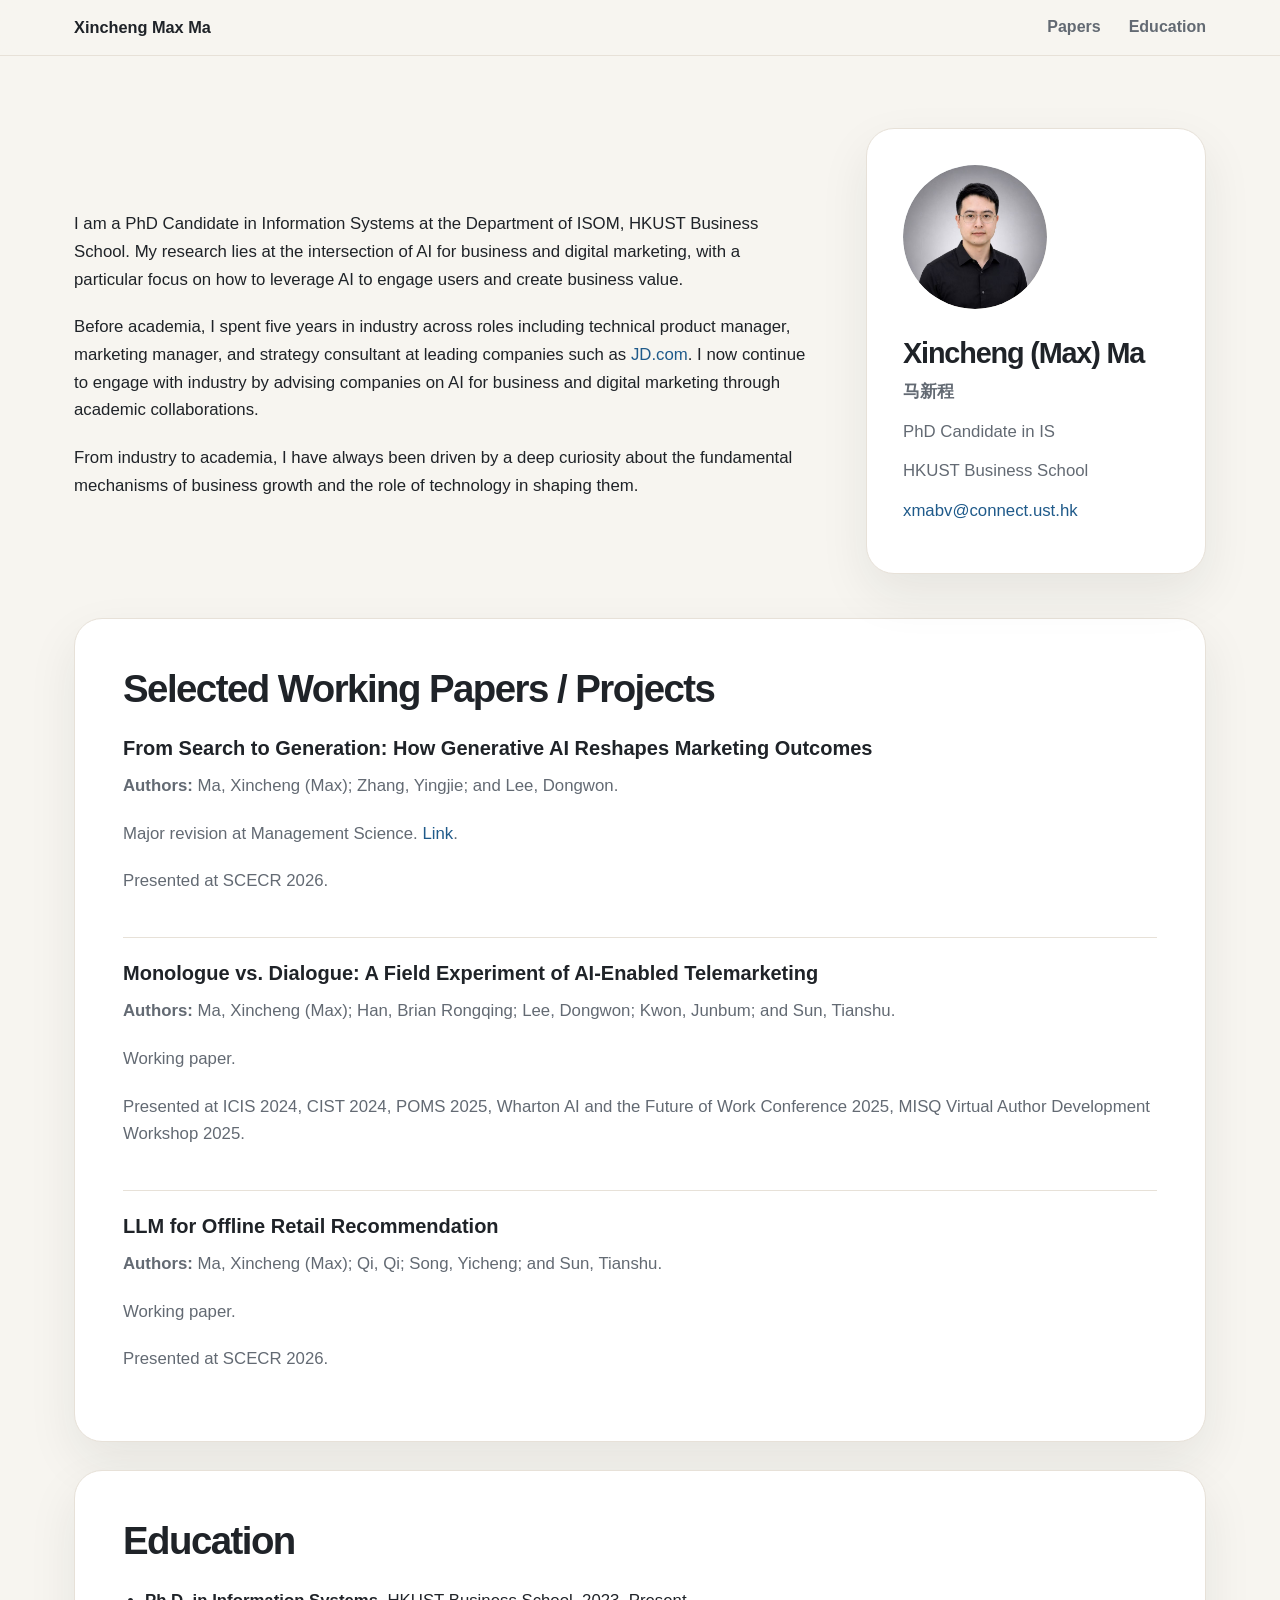
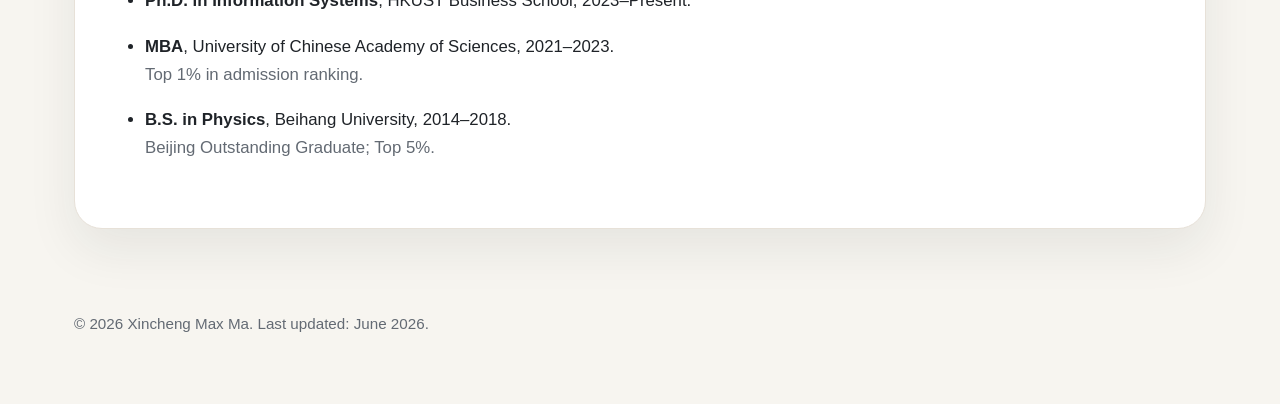
==== index.html @ e91ac813 "Update index.html" ====
<!DOCTYPE html>
<html lang="en">
<head>
  <meta name="google-site-verification" content="zPkQ-EinF0p0zthCg6Jbz0MWMqKpRDNSMkqOlN0UetQ" />
  <meta charset="UTF-8" />
  <meta name="viewport" content="width=device-width, initial-scale=1.0" />
  <title>Xincheng Max Ma | PhD Candidate in Information Systems, HKUST</title>
  <meta name="description" content="Xincheng Max Ma is a PhD Candidate in Information Systems at HKUST Business School. His research lies at the intersection of AI for business and digital marketing." />
  <meta name="author" content="Xincheng Max Ma" />
  <meta name="keywords" content="Xincheng Max Ma, Xincheng Ma, Xincheng (Max) Ma, Max Ma, HKUST, ISOM, Information Systems, AI for business, digital marketing, AI marketing" />
  <meta property="og:title" content="Xincheng Max Ma | HKUST Information Systems" />
  <meta property="og:description" content="Personal academic website of Xincheng Max Ma, PhD Candidate in Information Systems at HKUST Business School." />
  <meta property="og:type" content="website" />
  <link rel="canonical" href="https://xinchengmaxma.github.io/" />
  <style>
    :root {
      --bg: #f7f5f0;
      --card: #ffffff;
      --text: #1f2328;
      --muted: #636a73;
      --blue: #1f5a8a;
      --blue-dark: #153f62;
      --line: #e7e1d8;
      --shadow: 0 20px 50px rgba(31, 35, 40, 0.08);
    }
    * { box-sizing: border-box; }
    html { scroll-behavior: smooth; }
    body {
      margin: 0;
      font-family: -apple-system, BlinkMacSystemFont, "Segoe UI", Roboto, Helvetica, Arial, sans-serif;
      color: var(--text);
      background: var(--bg);
      line-height: 1.65;
    }
    a { color: var(--blue); text-decoration: none; }
    a:hover { text-decoration: underline; }
    .site-header {
      position: sticky;
      top: 0;
      z-index: 10;
      background: rgba(247, 245, 240, 0.94);
      backdrop-filter: blur(12px);
      border-bottom: 1px solid var(--line);
    }
    .nav {
      max-width: 1180px;
      margin: 0 auto;
      padding: 14px 24px;
      display: flex;
      justify-content: space-between;
      align-items: center;
      gap: 24px;
    }
    .brand { font-weight: 800; color: var(--text); font-size: 1.02rem; }
    .nav-links { display: flex; gap: 28px; flex-wrap: wrap; }
    .nav-links a { color: var(--muted); font-weight: 650; }
    main { max-width: 1180px; margin: 0 auto; padding: 72px 24px 36px; }
    .hero {
      display: grid;
      grid-template-columns: minmax(0, 1fr) 340px;
      gap: 56px;
      align-items: center;
      margin-bottom: 44px;
    }
    .eyebrow {
      color: var(--blue);
      text-transform: uppercase;
      letter-spacing: 0.14em;
      font-weight: 850;
      font-size: 0.86rem;
    }
    h1 {
      margin: 12px 0 0;
      font-size: clamp(3rem, 8vw, 6rem);
      line-height: 0.95;
      letter-spacing: -0.075em;
    }
    h2 {
      font-size: clamp(1.8rem, 3vw, 2.6rem);
      line-height: 1.15;
      margin: 0 0 24px;
      letter-spacing: -0.04em;
    }
    h3 { font-size: 1.25rem; line-height: 1.35; margin: 0 0 10px; }
    p { font-size: 1.05rem; margin: 0 0 20px; }
    .subtitle { margin-top: 28px; font-size: 1.22rem; color: #34383d; }
    .chinese-name { color: var(--muted); font-size: 1.4rem; font-weight: 750; margin: 14px 0 0; }
    .profile-card {
      background: var(--card);
      border: 1px solid var(--line);
      border-radius: 28px;
      padding: 36px;
      box-shadow: var(--shadow);
    }
    .photo-frame {
      width: 144px;
      height: 144px;
      margin-bottom: 28px;
      border-radius: 50%;
      overflow: hidden;
      background: linear-gradient(135deg, #e5eef5, #f1eadc);
    }
    .profile-photo {
      width: 144px;
      height: 144px;
      max-width: 144px;
      max-height: 144px;
      border-radius: 50%;
      object-fit: cover;
      object-position: center;
      display: block;
    }
    .avatar-placeholder {
      width: 144px;
      height: 144px;
      border-radius: 50%;
      display: none;
      place-items: center;
      color: var(--blue-dark);
      font-size: 2.6rem;
      font-weight: 850;
    }
    .profile-card h2 { font-size: 1.8rem; margin-bottom: 8px; }
    .profile-card p { color: var(--muted); font-size: 1.05rem; margin-bottom: 12px; }
    .profile-card a { color: var(--blue); }
    .chinese-name-card { font-weight: 750; }
    .section {
      background: var(--card);
      border: 1px solid var(--line);
      border-radius: 28px;
      padding: clamp(32px, 5vw, 48px);
      margin: 28px 0;
      box-shadow: var(--shadow);
    }
    .paper { padding: 22px 0; border-top: 1px solid var(--line); }
    .paper:first-of-type { border-top: 0; padding-top: 0; }
    .paper:last-child { padding-bottom: 0; }
    .authors, .status, .presentations, .muted { color: var(--muted); }
    .timeline { padding-left: 22px; margin: 0; }
    .timeline li { margin-bottom: 18px; font-size: 1.05rem; }
    .timeline .muted { display: block; }
    .footer { max-width: 1180px; margin: 0 auto; padding: 18px 24px 48px; color: var(--muted); }
    .footer p { font-size: 0.95rem; }
    @media (max-width: 880px) {
      .hero { grid-template-columns: 1fr; }
      .profile-card { max-width: 420px; }
    }
    @media (max-width: 560px) {
      main { padding-top: 44px; }
      .nav { align-items: flex-start; }
      .nav-links { gap: 16px; }
      .profile-card { padding: 28px; }
      .section { border-radius: 22px; }
    }
  </style>

  
</head>
<body>
  <header class="site-header">
    <nav class="nav">
      <a class="brand" href="#top">Xincheng Max Ma</a>
      <div class="nav-links">
        <a href="#papers">Papers</a>
        <a href="#education">Education</a>
      </div>
    </nav>
  </header>

  <main id="top">
    <section class="hero">
      <div class="hero-text">
        <p class="subtitle">
        </p>
        <p>
          I am a PhD Candidate in Information Systems at the Department of ISOM, HKUST Business School. My research lies at the intersection of AI for business and digital marketing, with a particular
          focus on how to leverage AI to engage users and create business value.
        </p>
        <p>
          Before academia, I spent five years in industry across roles including technical product manager,
          marketing manager, and strategy consultant at leading companies such as
          <a href="https://www.jd.com/" target="_blank" rel="noopener">JD.com</a>. I now continue to engage
          with industry by advising companies on AI for business and digital marketing through academic collaborations.
        </p>
        <p>
          From industry to academia, I have always been driven by a deep curiosity about the fundamental
          mechanisms of business growth and the role of technology in shaping them.
        </p>
      </div>

      <aside class="profile-card" aria-label="Profile information">
        <div class="photo-frame">
          <img id="profileImage" class="profile-photo" src="assets/profile.jpg" alt="Xincheng Max Ma" />
          <div id="avatarPlaceholder" class="avatar-placeholder">XM</div>
        </div>
        <h2>Xincheng (Max) Ma</h2>
        <p class="chinese-name-card">马新程</p>
        <p>PhD Candidate in IS</p>
        <p>HKUST Business School</p>
        <p><a href="mailto:xmabv@connect.ust.hk">xmabv@connect.ust.hk</a></p>
      </aside>
    </section>

    <section id="papers" class="section">
      <h2>Selected Working Papers / Projects</h2>

      <article class="paper">
        <h3>From Search to Generation: How Generative AI Reshapes Marketing Outcomes</h3>
        <p class="authors"><strong>Authors:</strong> Ma, Xincheng (Max); Zhang, Yingjie; and Lee, Dongwon.</p>
        <p class="status">Major revision at Management Science. <a href="https://papers.ssrn.com/sol3/papers.cfm?abstract_id=6727778" target="_blank" rel="noopener">Link</a>.</p>
        <p class="presentations">Presented at SCECR 2026.</p>
      </article>
      
      <article class="paper">
        <h3>Monologue vs. Dialogue: A Field Experiment of AI-Enabled Telemarketing</h3>
        <p class="authors"><strong>Authors:</strong> Ma, Xincheng (Max); Han, Brian Rongqing; Lee, Dongwon; Kwon, Junbum; and Sun, Tianshu.</p>
        <p class="status">Working paper.</p>
        <p class="presentations">
          Presented at ICIS 2024, CIST 2024, POMS 2025, Wharton AI and the Future of Work Conference 2025,
          MISQ Virtual Author Development Workshop 2025.
        </p>
      </article>

      <article class="paper">
        <h3>LLM for Offline Retail Recommendation</h3>
        <p class="authors"><strong>Authors:</strong> Ma, Xincheng (Max); Qi, Qi; Song, Yicheng; and Sun, Tianshu.</p>
        <p class="status">Working paper.</p>
        <p class="presentations">Presented at SCECR 2026.</p>
      </article>
    </section>

    <section id="education" class="section">
      <h2>Education</h2>
      <ul class="timeline">
        <li>
          <strong>Ph.D. in Information Systems</strong>, HKUST Business School, 2023–Present.
        </li>
        <li>
          <strong>MBA</strong>, University of Chinese Academy of Sciences, 2021–2023.
          <span class="muted">Top 1% in admission ranking.</span>
        </li>
        <li>
          <strong>B.S. in Physics</strong>, Beihang University, 2014–2018.
          <span class="muted">Beijing Outstanding Graduate; Top 5%.</span>
        </li>
      </ul>
    </section>
  </main>

  <footer class="footer">
    <p>© <span id="year"></span> Xincheng Max Ma. Last updated: June 2026.</p>
  </footer>

  <script>
    document.getElementById('year').textContent = new Date().getFullYear();

    const profileImage = document.getElementById('profileImage');
    const avatarPlaceholder = document.getElementById('avatarPlaceholder');
    const fallbackImages = [
      'assets/profile.png',
      'assets/Profile.jpg',
      'assets/profile.JPG',
      'assets/picture.jpg',
      'assets/photo.jpg',
      'assets/headshot.jpg'
    ];
    let fallbackIndex = 0;

    profileImage.onerror = function () {
      if (fallbackIndex < fallbackImages.length) {
        profileImage.src = fallbackImages[fallbackIndex++];
      } else {
        profileImage.style.display = 'none';
        avatarPlaceholder.style.display = 'grid';
      }
    };
  </script>
</body>
</html>
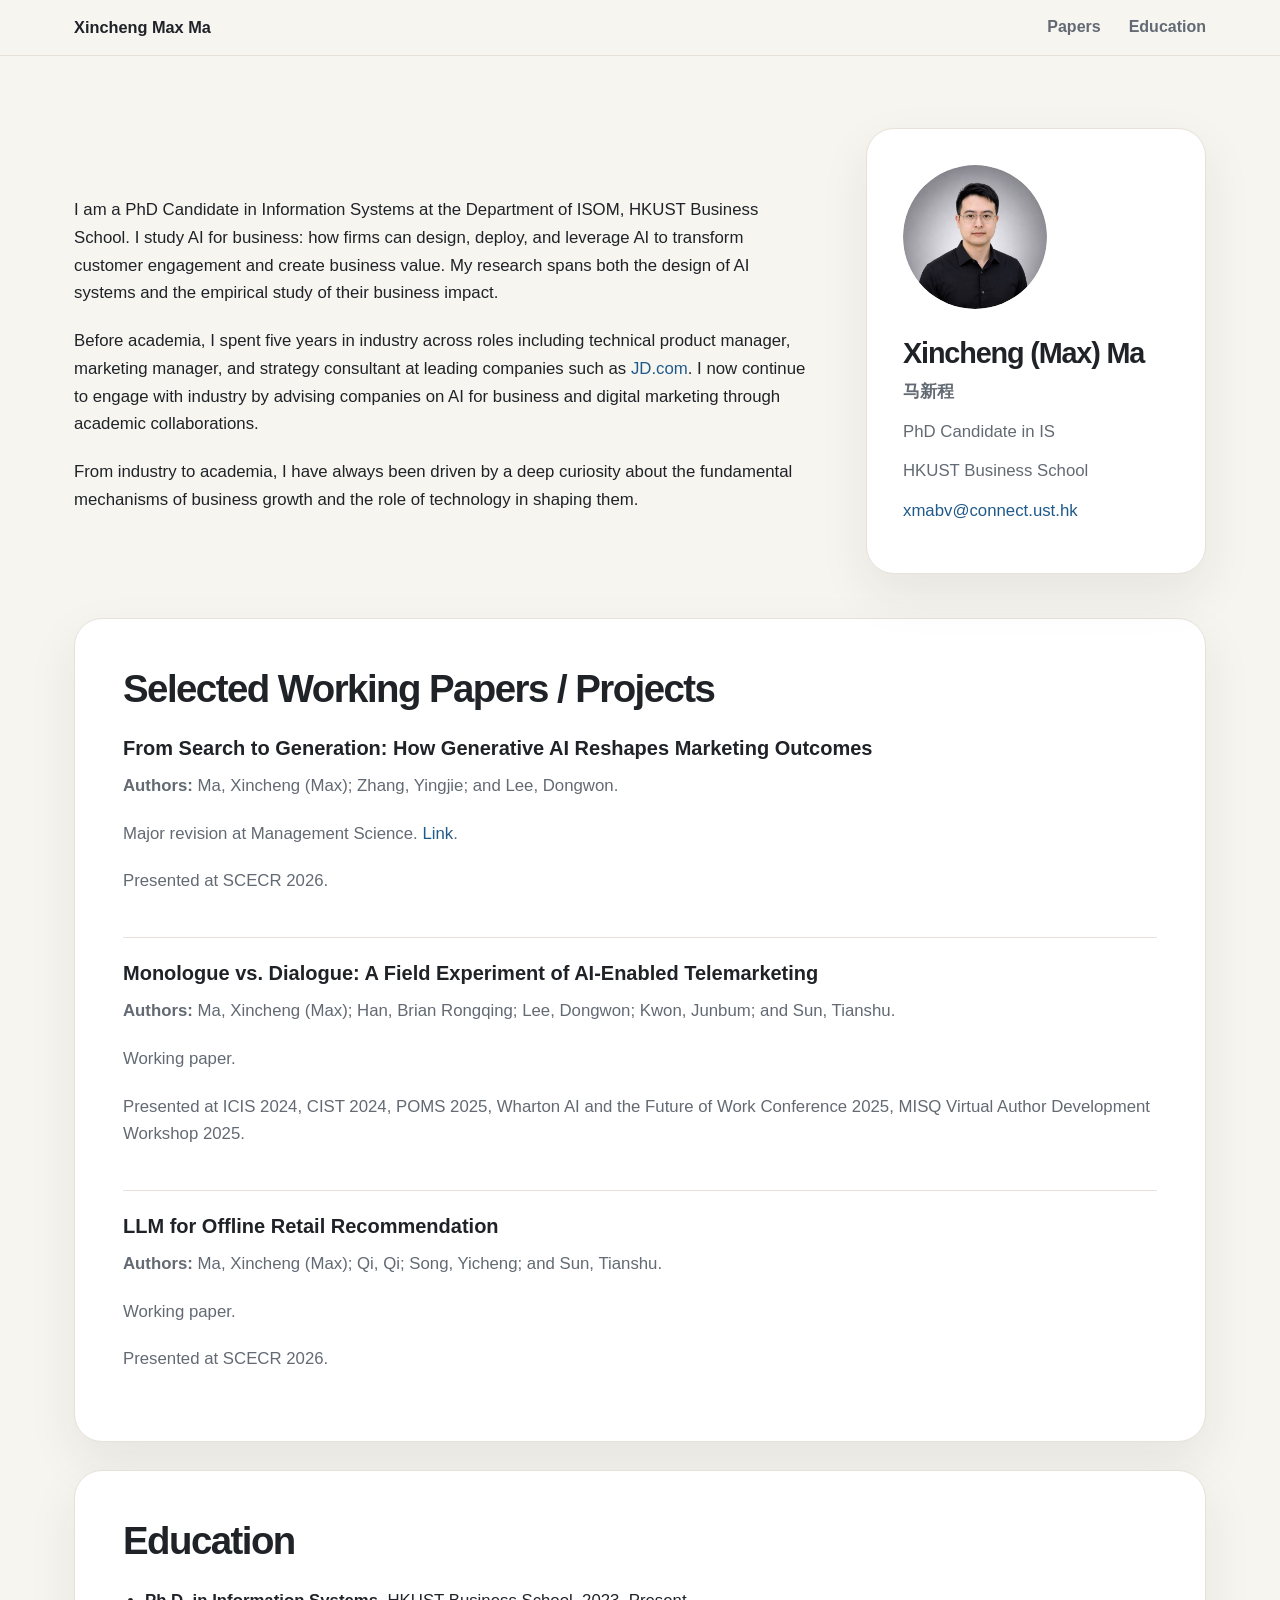
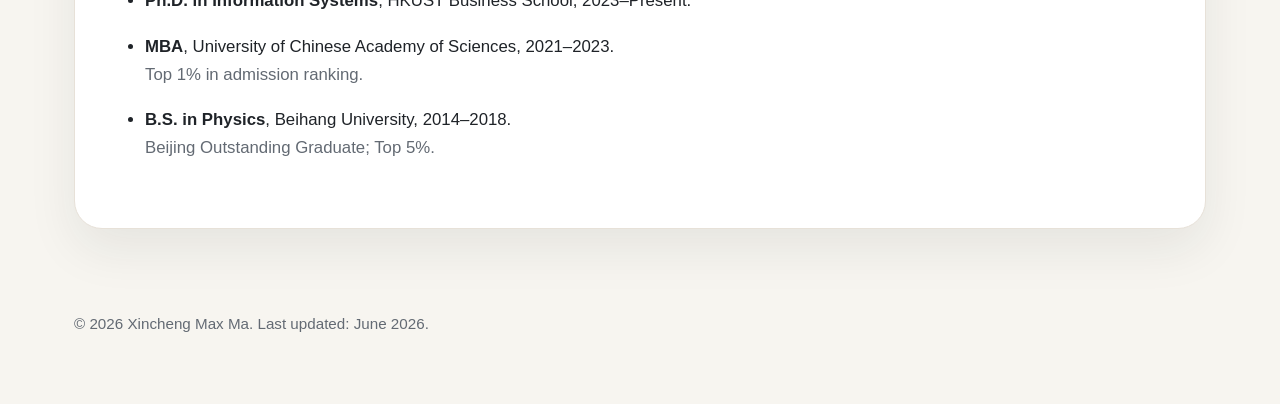
==== commit 80b81e08: "Update index.html" ====
--- a/index.html
+++ b/index.html
@@ -173,8 +173,7 @@
         <p class="subtitle">
         </p>
         <p>
-          I am a PhD Candidate in Information Systems at the Department of ISOM, HKUST Business School. My research lies at the intersection of AI for business and digital marketing, with a particular
-          focus on how to leverage AI to engage users and create business value.
+          I am a PhD Candidate in Information Systems at the Department of ISOM, HKUST Business School. I study AI for business: how firms can design, deploy, and leverage AI to transform customer engagement and create business value. My research spans both the design of AI systems and the empirical study of their business impact.
         </p>
         <p>
           Before academia, I spent five years in industry across roles including technical product manager,
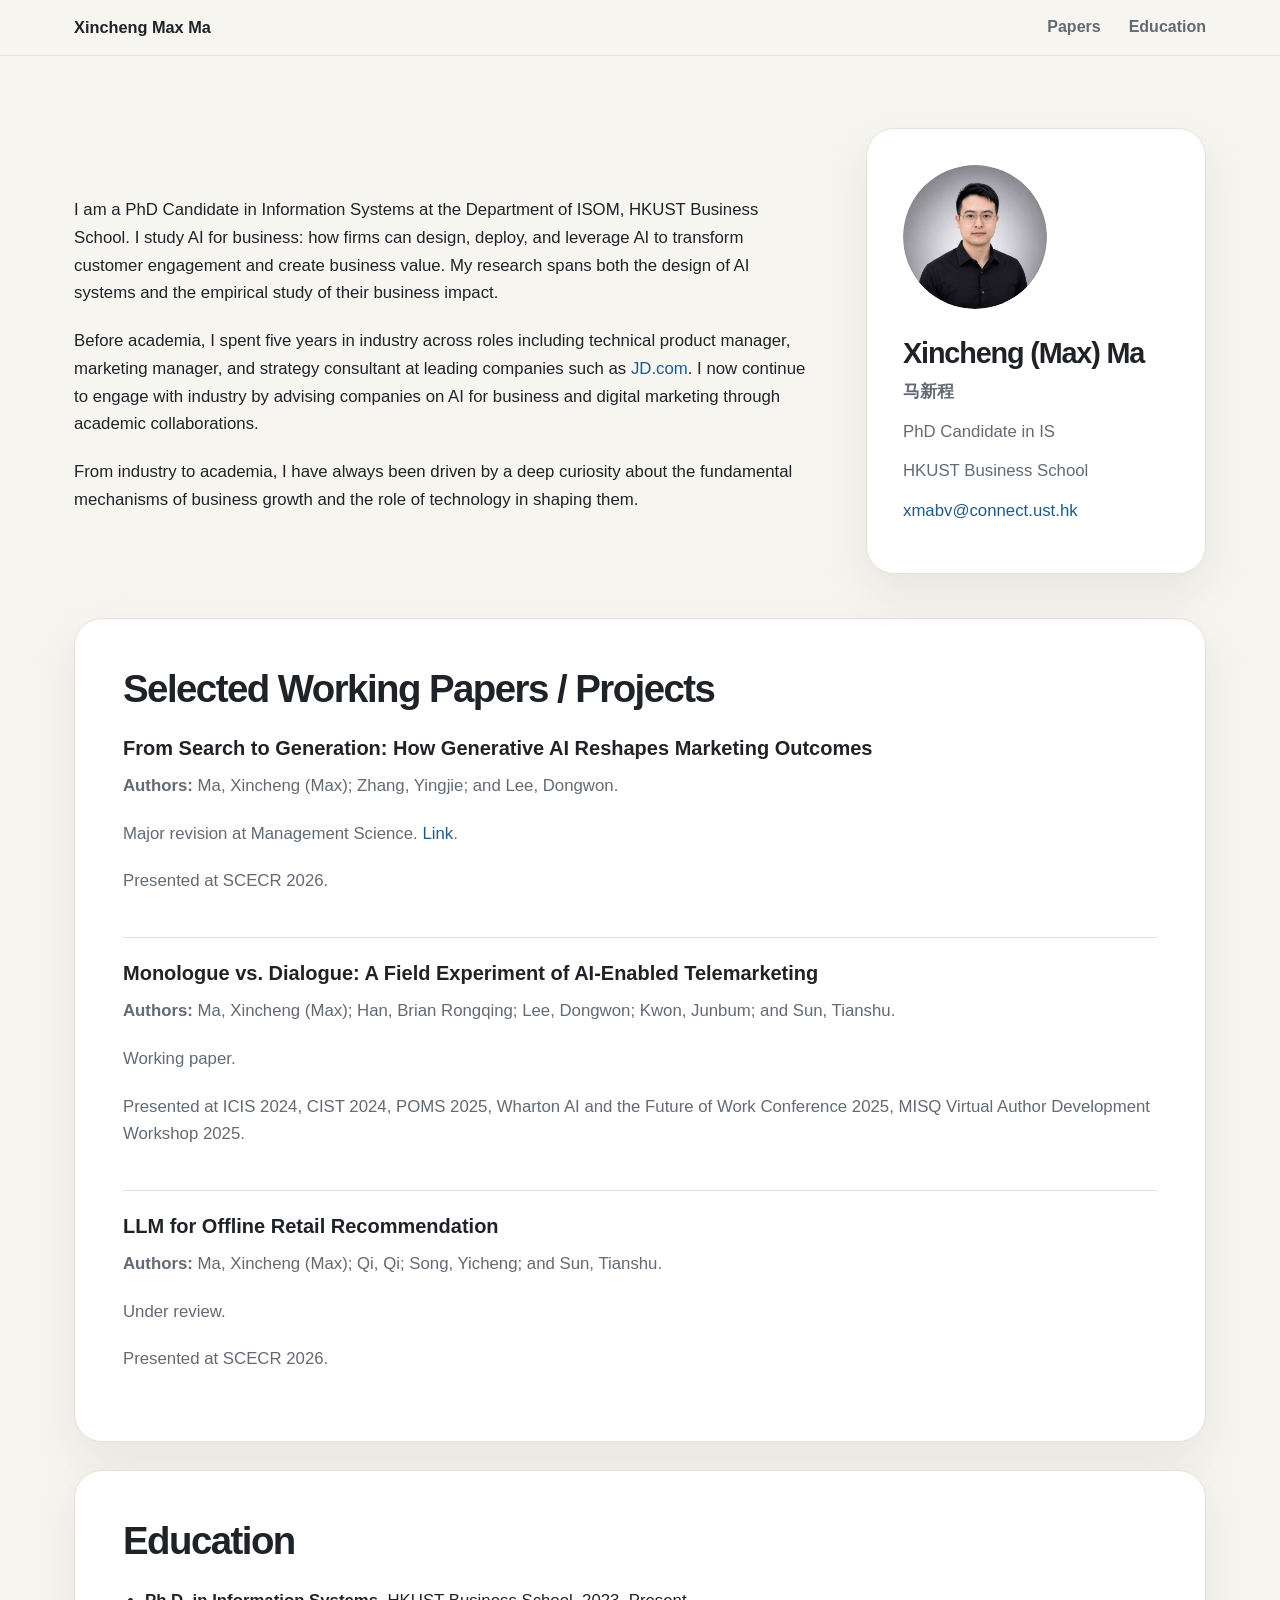
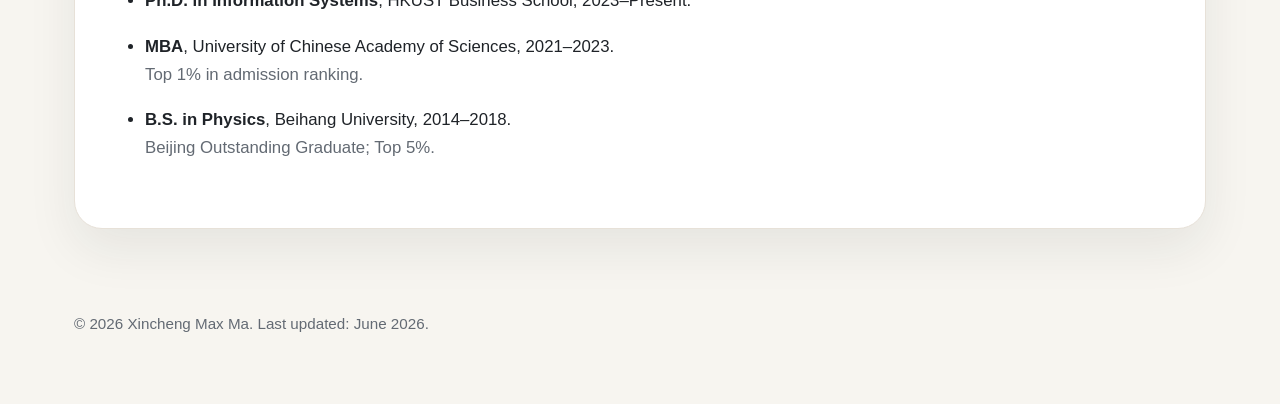
==== commit f544f4b0: "Update index.html" ====
--- a/index.html
+++ b/index.html
@@ -223,7 +223,7 @@
       <article class="paper">
         <h3>LLM for Offline Retail Recommendation</h3>
         <p class="authors"><strong>Authors:</strong> Ma, Xincheng (Max); Qi, Qi; Song, Yicheng; and Sun, Tianshu.</p>
-        <p class="status">Working paper.</p>
+        <p class="status">Under review.</p>
         <p class="presentations">Presented at SCECR 2026.</p>
       </article>
     </section>
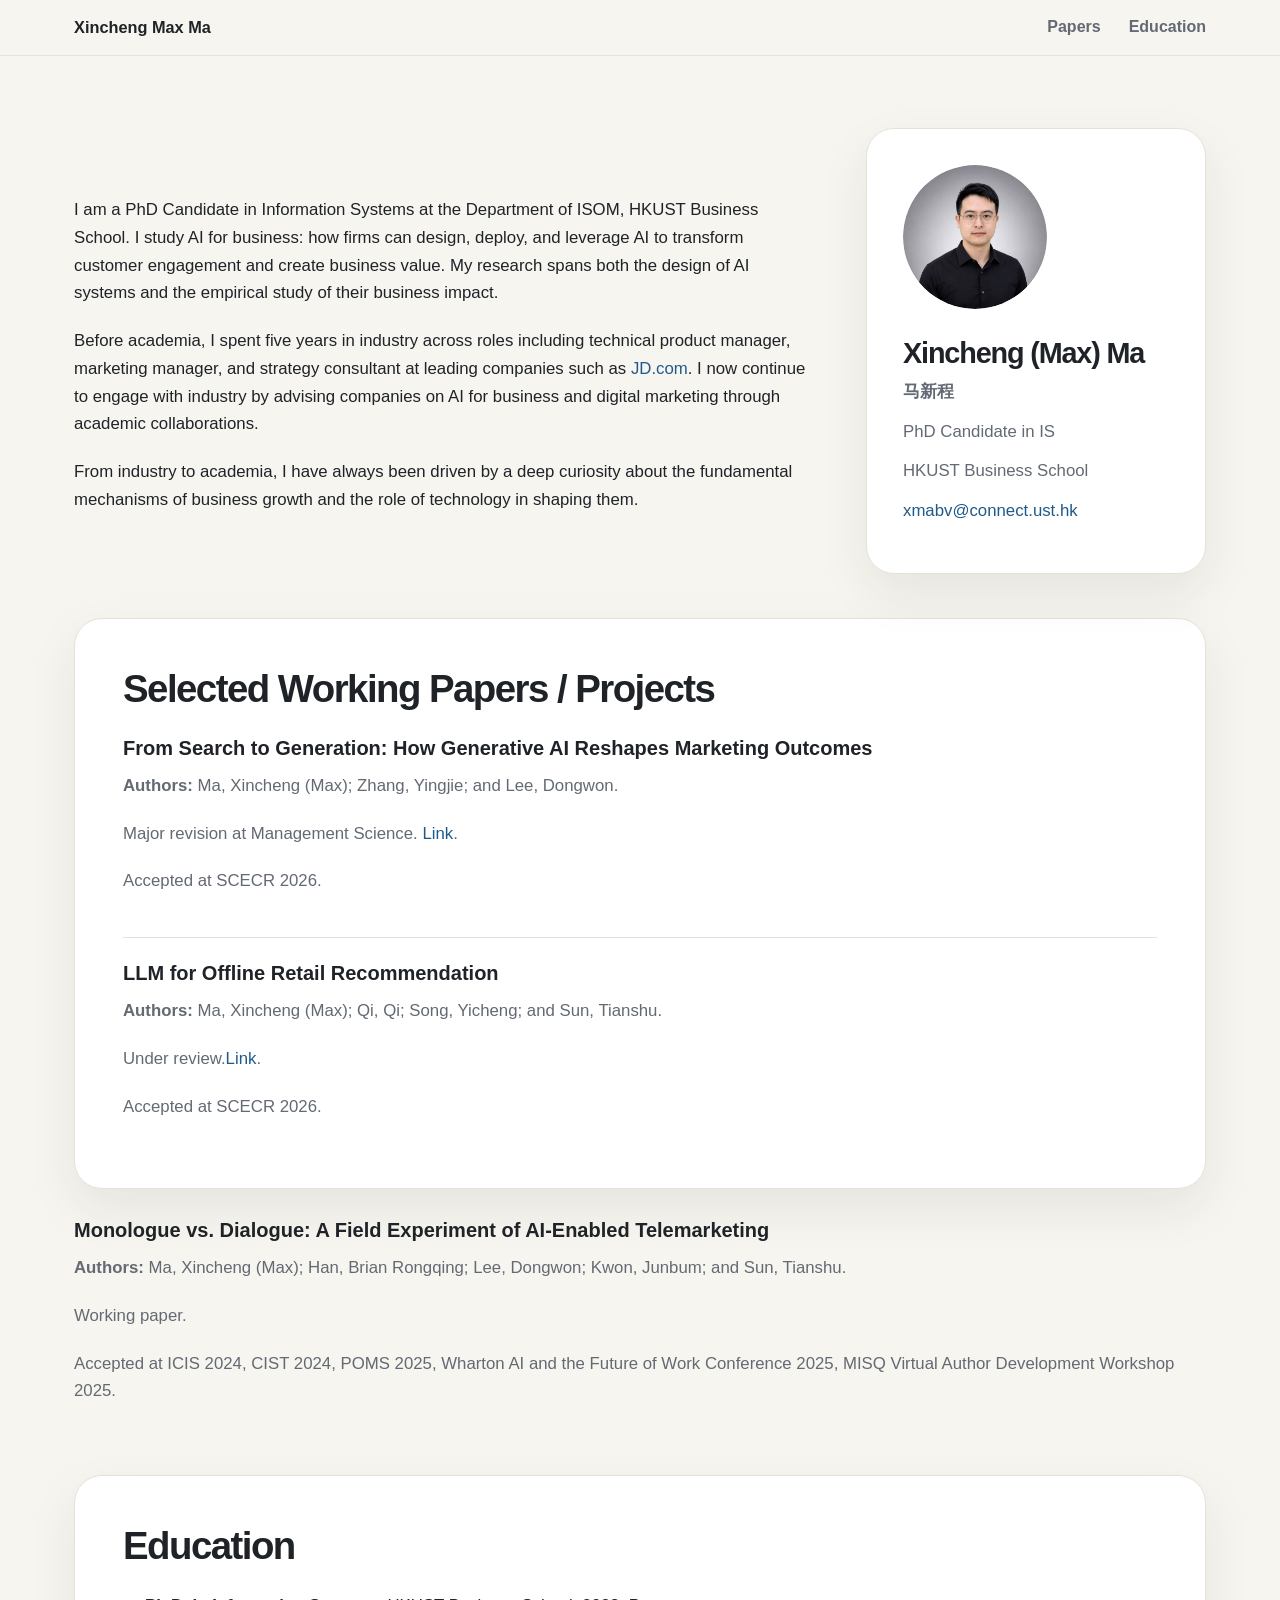
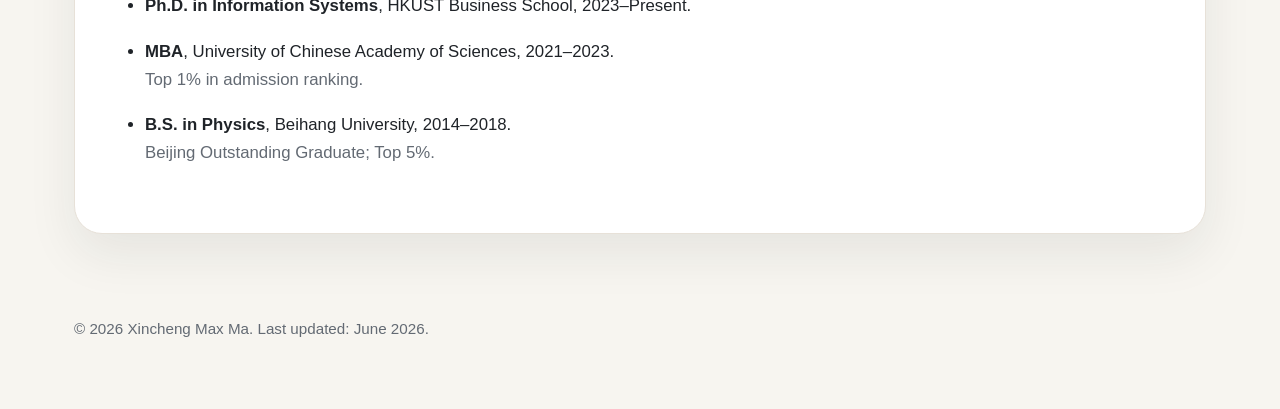
==== commit b4c8e90a: "Update index.html" ====
--- a/index.html
+++ b/index.html
@@ -207,26 +207,28 @@
         <h3>From Search to Generation: How Generative AI Reshapes Marketing Outcomes</h3>
         <p class="authors"><strong>Authors:</strong> Ma, Xincheng (Max); Zhang, Yingjie; and Lee, Dongwon.</p>
         <p class="status">Major revision at Management Science. <a href="https://papers.ssrn.com/sol3/papers.cfm?abstract_id=6727778" target="_blank" rel="noopener">Link</a>.</p>
-        <p class="presentations">Presented at SCECR 2026.</p>
+        <p class="presentations">Accepted at SCECR 2026.</p>
       </article>
+
+      <article class="paper">
+        <h3>LLM for Offline Retail Recommendation</h3>
+        <p class="authors"><strong>Authors:</strong> Ma, Xincheng (Max); Qi, Qi; Song, Yicheng; and Sun, Tianshu.</p>
+        <p class="status">Under review.<a href="https://papers.ssrn.com/sol3/papers.cfm?abstract_id=7428218" target="_blank" rel="noopener">Link</a>.</p>
+        <p class="presentations">Accepted at SCECR 2026.</p>
+      </article>
+    </section>
       
       <article class="paper">
         <h3>Monologue vs. Dialogue: A Field Experiment of AI-Enabled Telemarketing</h3>
         <p class="authors"><strong>Authors:</strong> Ma, Xincheng (Max); Han, Brian Rongqing; Lee, Dongwon; Kwon, Junbum; and Sun, Tianshu.</p>
         <p class="status">Working paper.</p>
         <p class="presentations">
-          Presented at ICIS 2024, CIST 2024, POMS 2025, Wharton AI and the Future of Work Conference 2025,
+          Accepted at ICIS 2024, CIST 2024, POMS 2025, Wharton AI and the Future of Work Conference 2025,
           MISQ Virtual Author Development Workshop 2025.
         </p>
       </article>
 
-      <article class="paper">
-        <h3>LLM for Offline Retail Recommendation</h3>
-        <p class="authors"><strong>Authors:</strong> Ma, Xincheng (Max); Qi, Qi; Song, Yicheng; and Sun, Tianshu.</p>
-        <p class="status">Under review.</p>
-        <p class="presentations">Presented at SCECR 2026.</p>
-      </article>
-    </section>
+
 
     <section id="education" class="section">
       <h2>Education</h2>
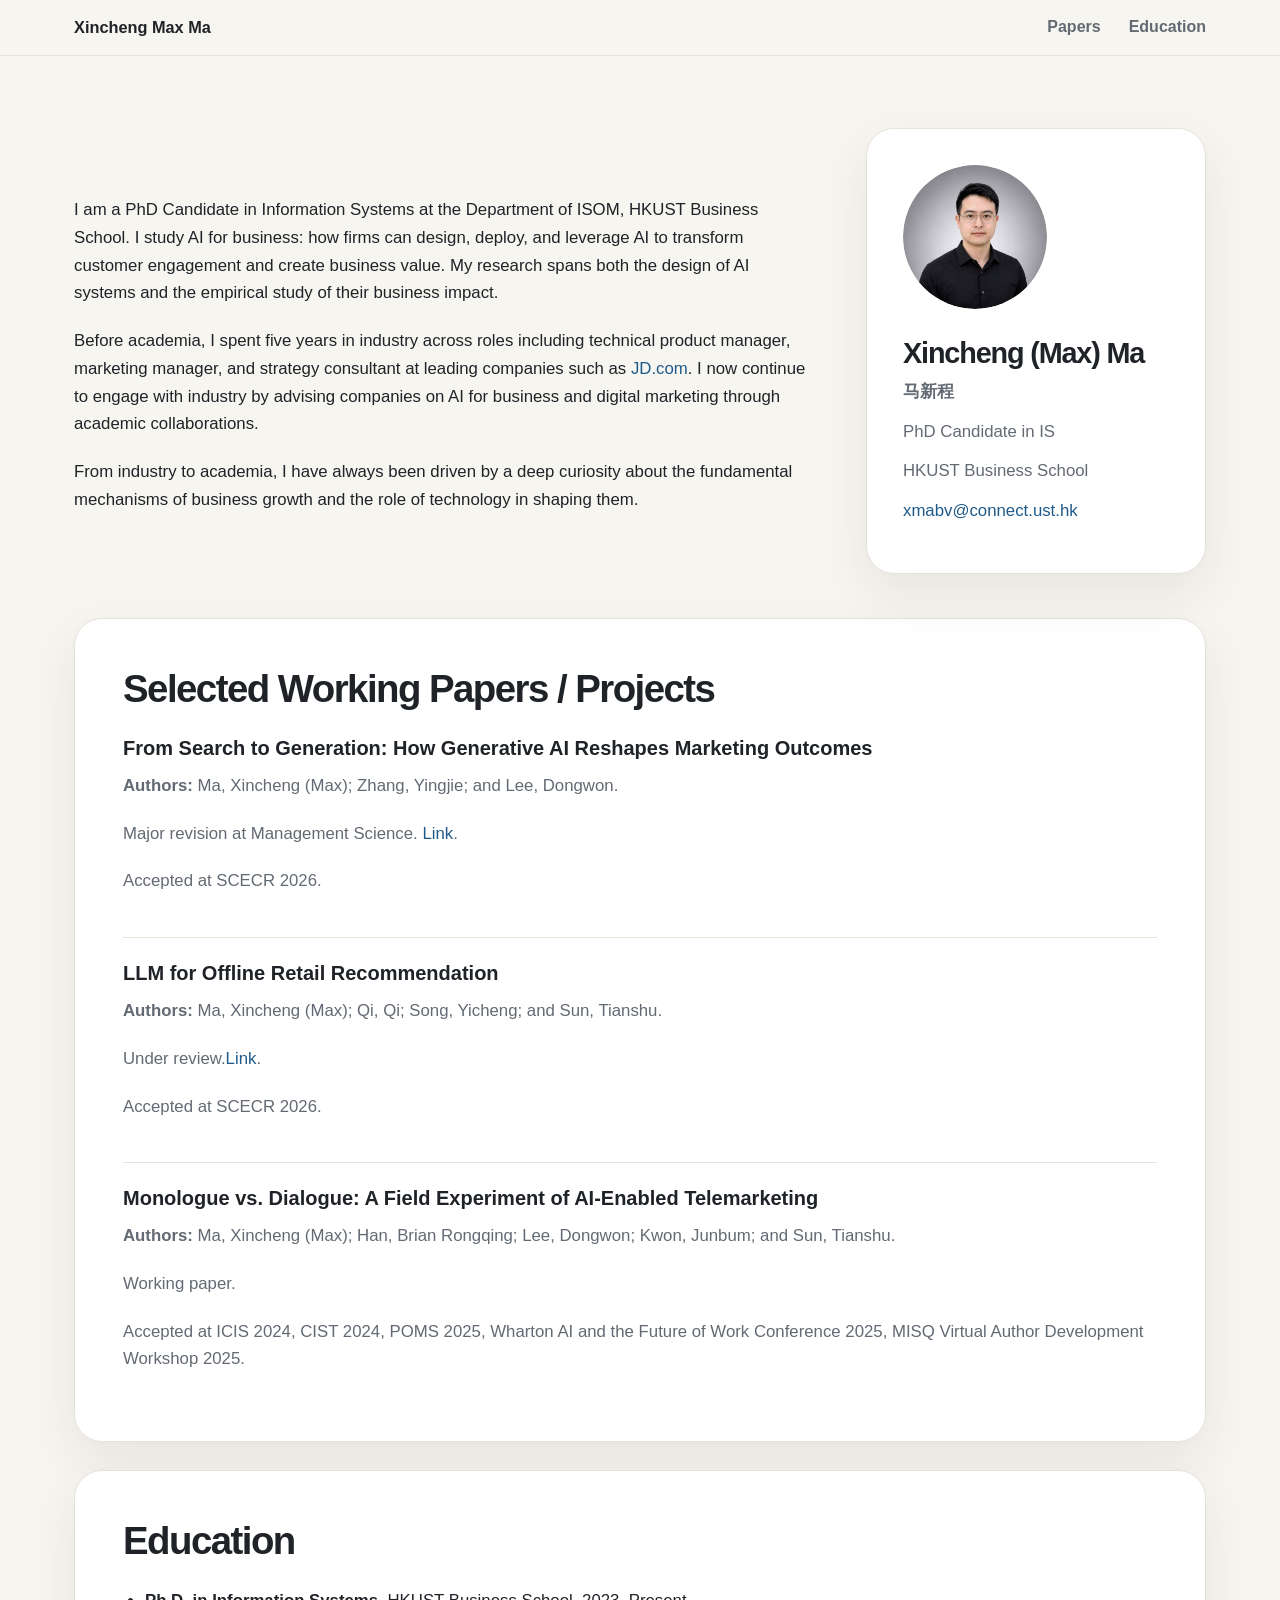
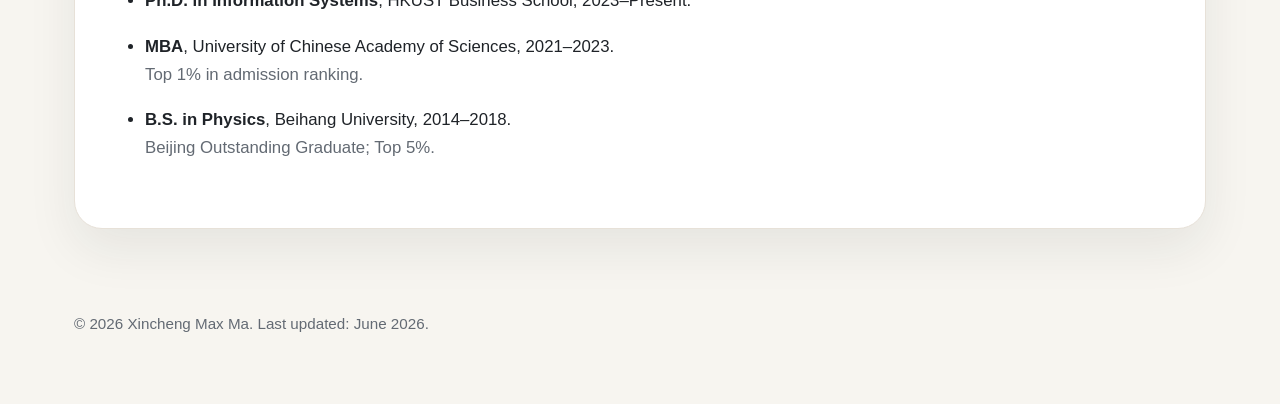
==== commit bae7e289: "Update index.html" ====
--- a/index.html
+++ b/index.html
@@ -216,7 +216,7 @@
         <p class="status">Under review.<a href="https://papers.ssrn.com/sol3/papers.cfm?abstract_id=7428218" target="_blank" rel="noopener">Link</a>.</p>
         <p class="presentations">Accepted at SCECR 2026.</p>
       </article>
-    </section>
+
       
       <article class="paper">
         <h3>Monologue vs. Dialogue: A Field Experiment of AI-Enabled Telemarketing</h3>
@@ -227,7 +227,7 @@
           MISQ Virtual Author Development Workshop 2025.
         </p>
       </article>
-
+    </section>
 
 
     <section id="education" class="section">
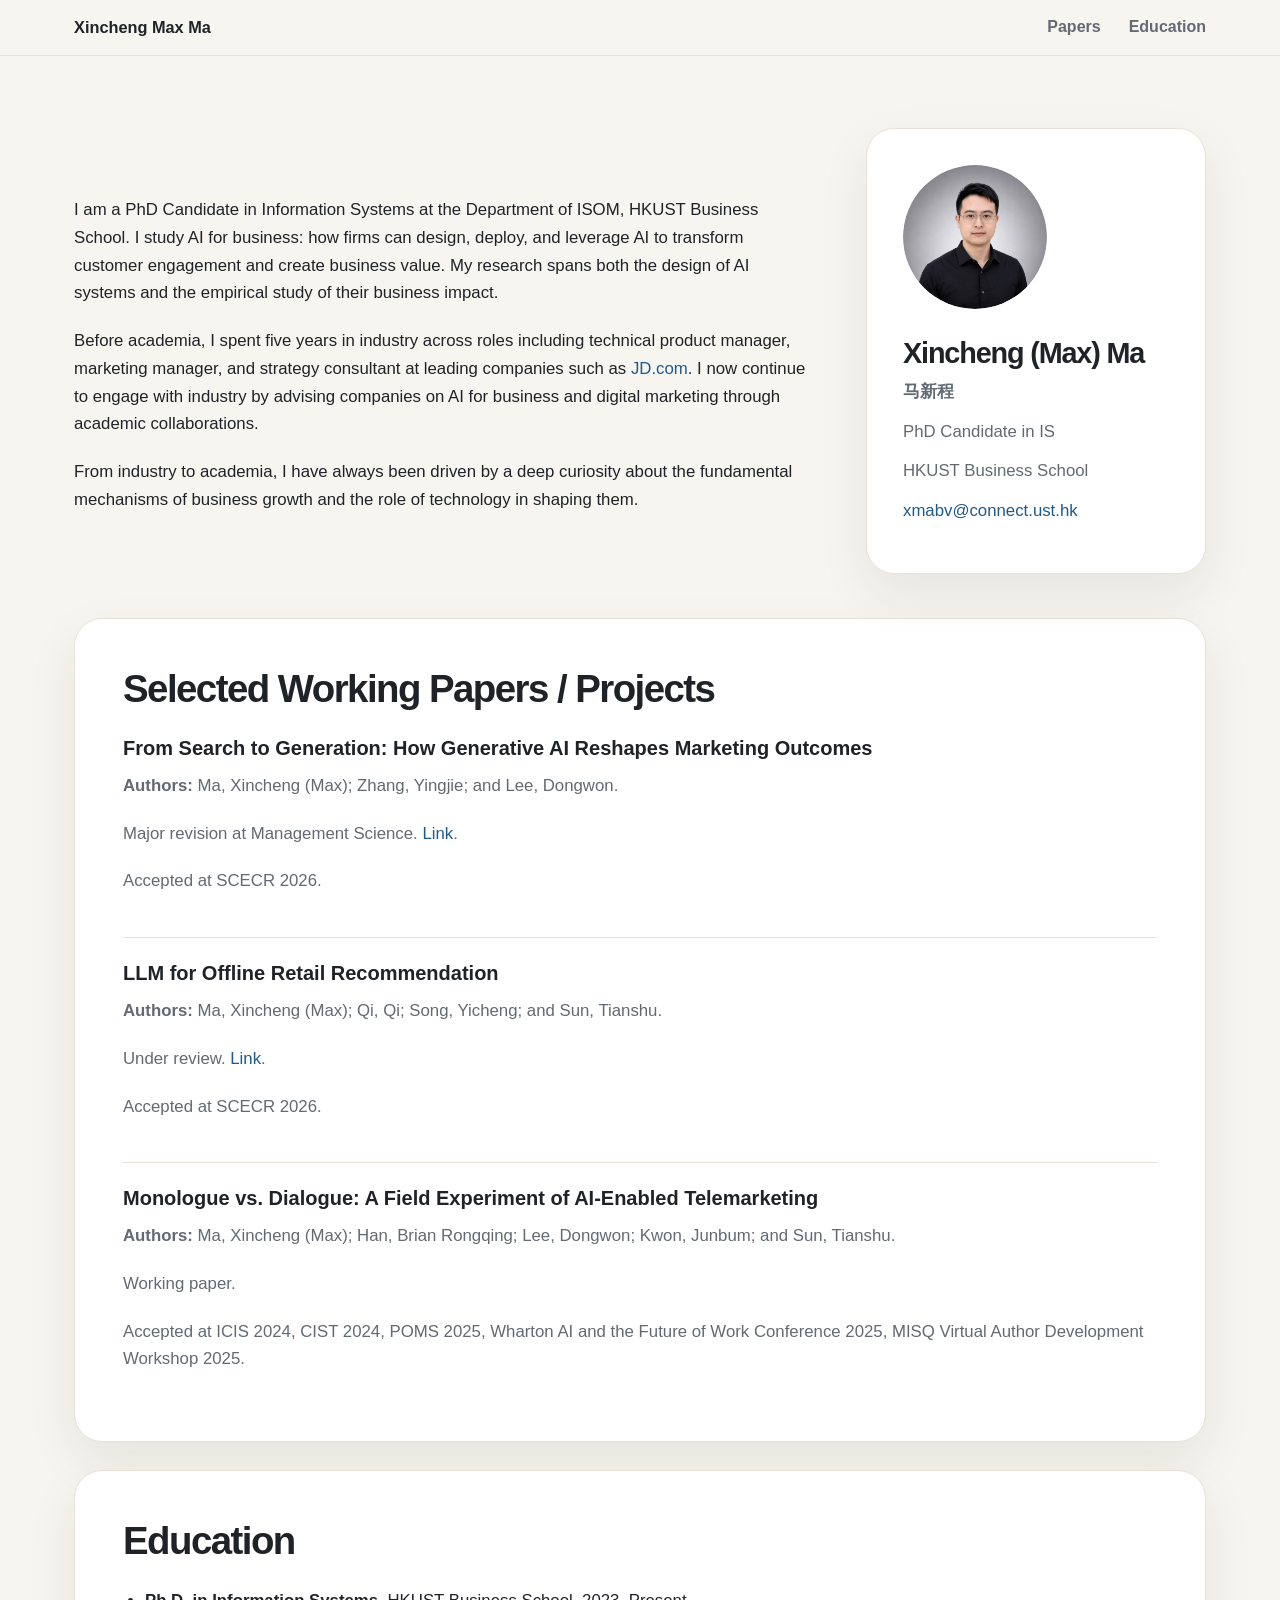
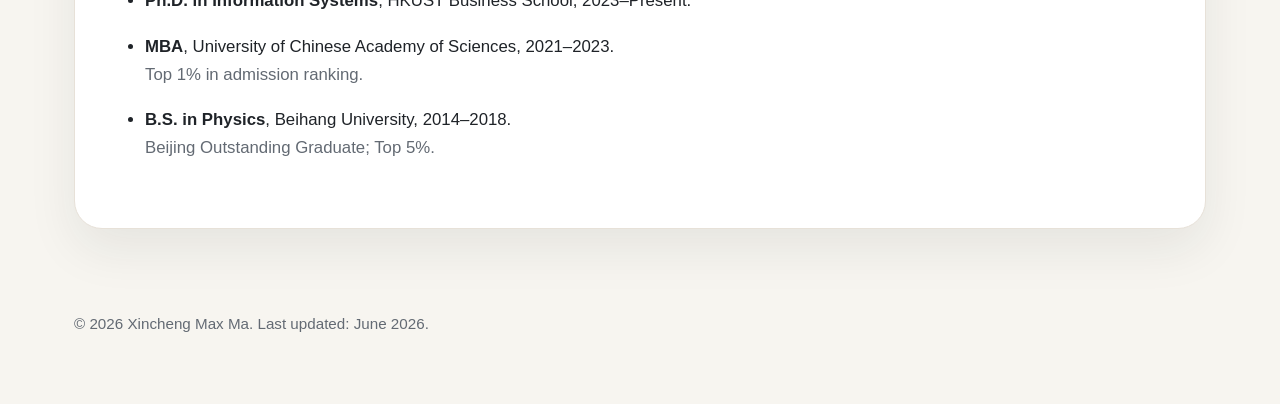
==== commit b59c5340: "Update index.html" ====
--- a/index.html
+++ b/index.html
@@ -213,7 +213,7 @@
       <article class="paper">
         <h3>LLM for Offline Retail Recommendation</h3>
         <p class="authors"><strong>Authors:</strong> Ma, Xincheng (Max); Qi, Qi; Song, Yicheng; and Sun, Tianshu.</p>
-        <p class="status">Under review.<a href="https://papers.ssrn.com/sol3/papers.cfm?abstract_id=7428218" target="_blank" rel="noopener">Link</a>.</p>
+        <p class="status">Under review. <a href="https://papers.ssrn.com/sol3/papers.cfm?abstract_id=7428218" target="_blank" rel="noopener">Link</a>.</p>
         <p class="presentations">Accepted at SCECR 2026.</p>
       </article>
 
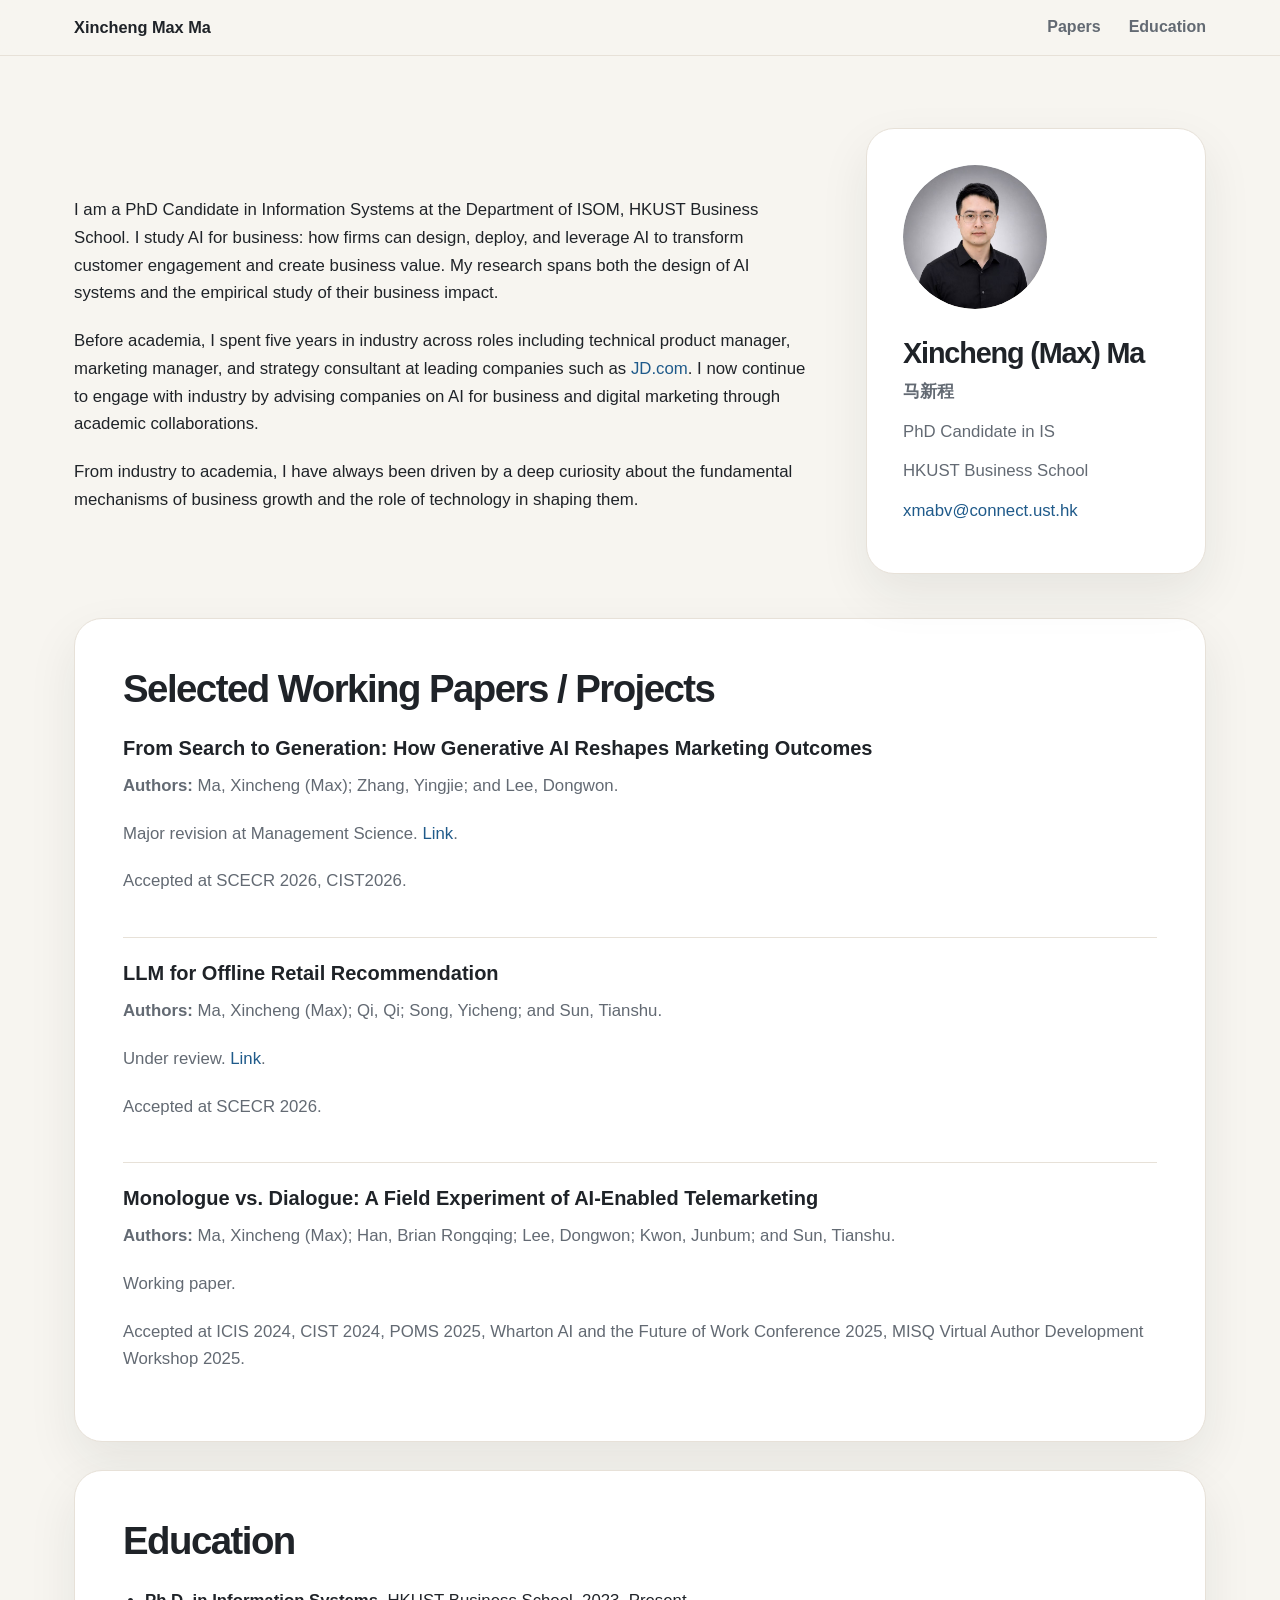
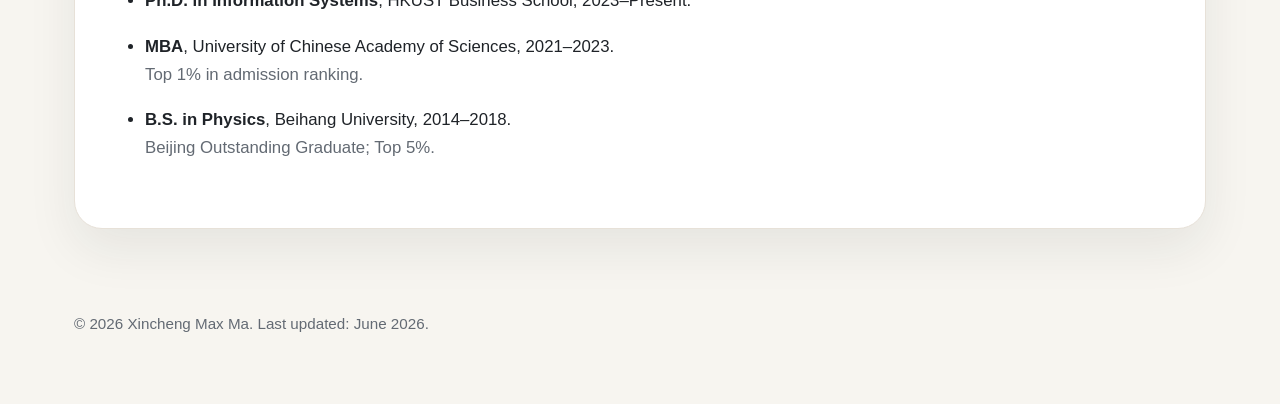
==== commit 812f903a: "Update index.html" ====
--- a/index.html
+++ b/index.html
@@ -207,7 +207,7 @@
         <h3>From Search to Generation: How Generative AI Reshapes Marketing Outcomes</h3>
         <p class="authors"><strong>Authors:</strong> Ma, Xincheng (Max); Zhang, Yingjie; and Lee, Dongwon.</p>
         <p class="status">Major revision at Management Science. <a href="https://papers.ssrn.com/sol3/papers.cfm?abstract_id=6727778" target="_blank" rel="noopener">Link</a>.</p>
-        <p class="presentations">Accepted at SCECR 2026.</p>
+        <p class="presentations">Accepted at SCECR 2026, CIST2026.</p>
       </article>
 
       <article class="paper">
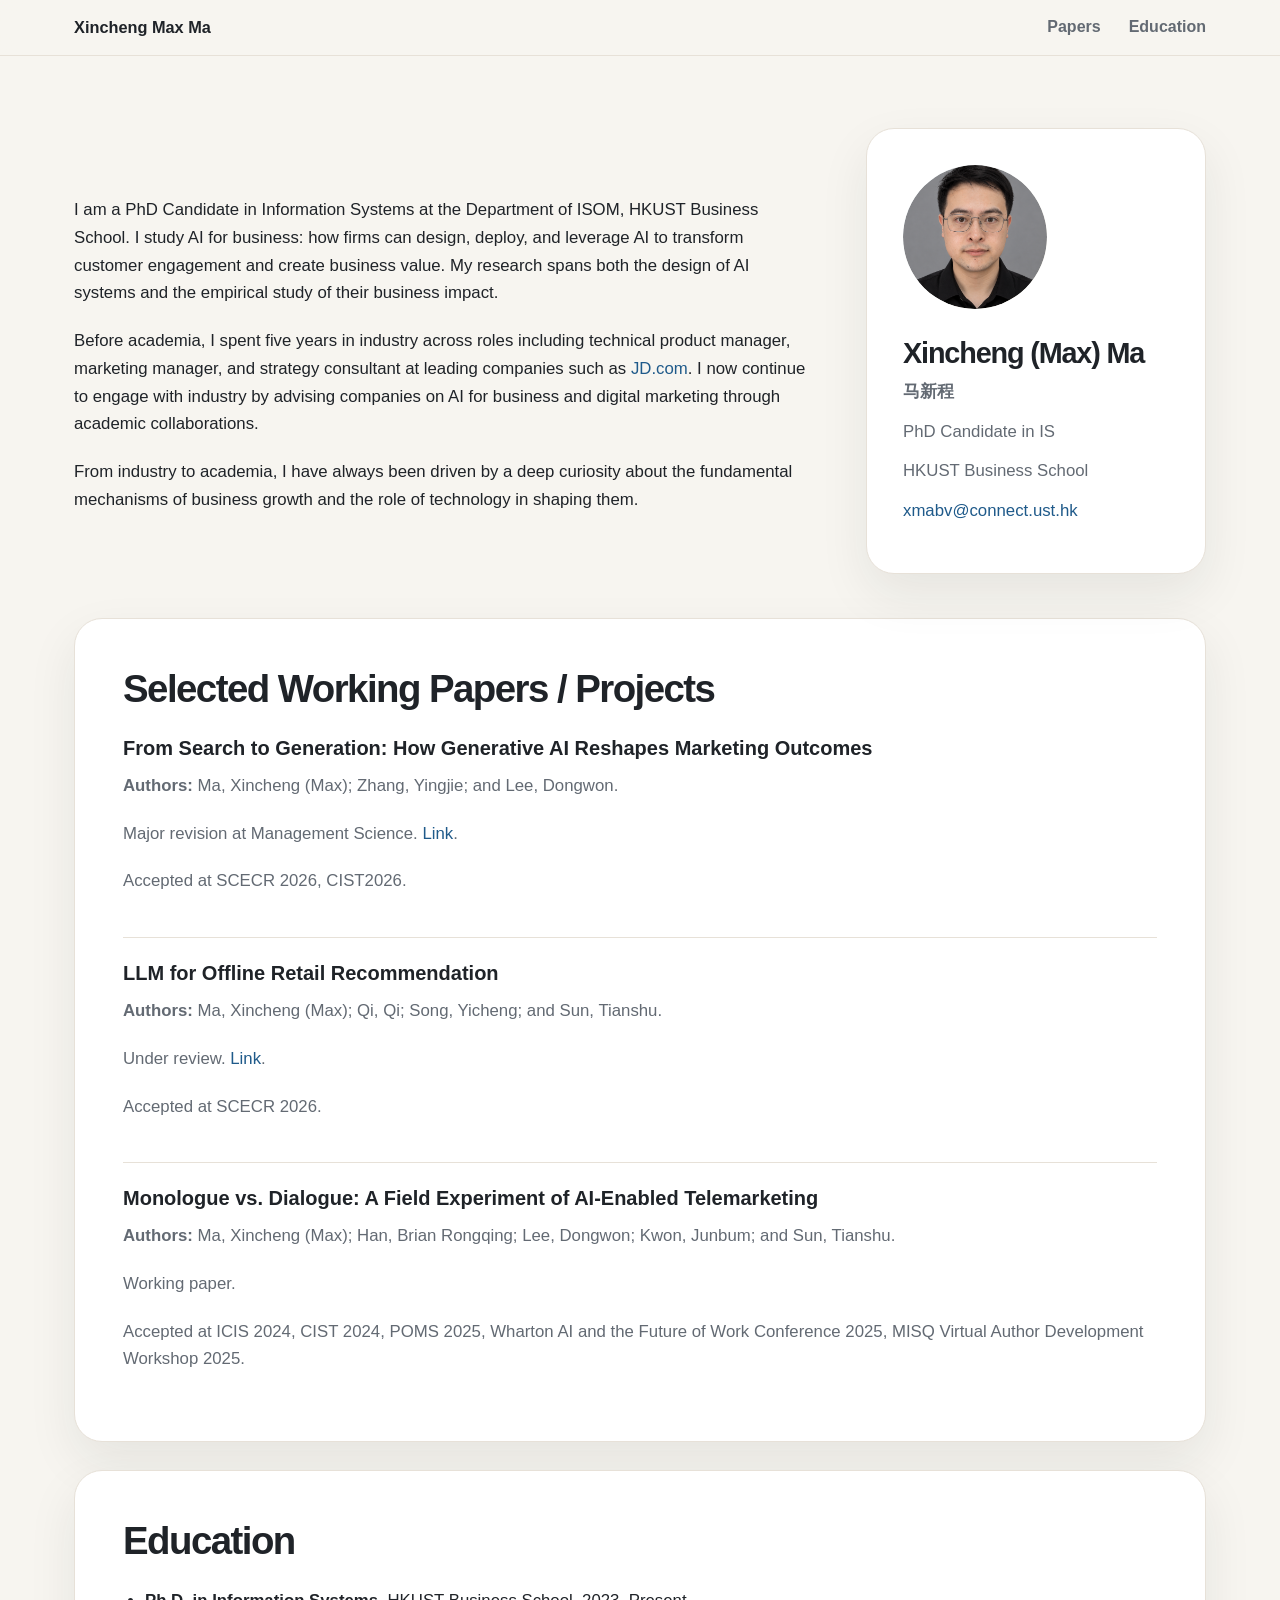
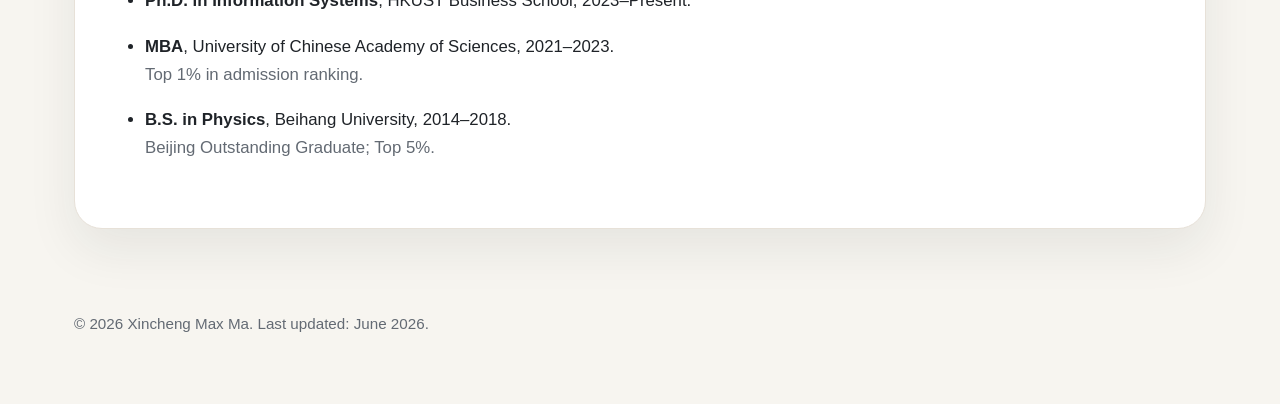
==== commit f3c08251: "Update index.html" ====
--- a/index.html
+++ b/index.html
@@ -189,7 +189,7 @@
 
       <aside class="profile-card" aria-label="Profile information">
         <div class="photo-frame">
-          <img id="profileImage" class="profile-photo" src="assets/profile.jpg" alt="Xincheng Max Ma" />
+          <img id="profileImage" class="profile-photo" src="assets/profile.png" alt="Xincheng Max Ma" />
           <div id="avatarPlaceholder" class="avatar-placeholder">XM</div>
         </div>
         <h2>Xincheng (Max) Ma</h2>
@@ -259,8 +259,8 @@
     const avatarPlaceholder = document.getElementById('avatarPlaceholder');
     const fallbackImages = [
       'assets/profile.png',
-      'assets/Profile.jpg',
-      'assets/profile.JPG',
+      'assets/profile.png',
+      'assets/profile.png',
       'assets/picture.jpg',
       'assets/photo.jpg',
       'assets/headshot.jpg'
